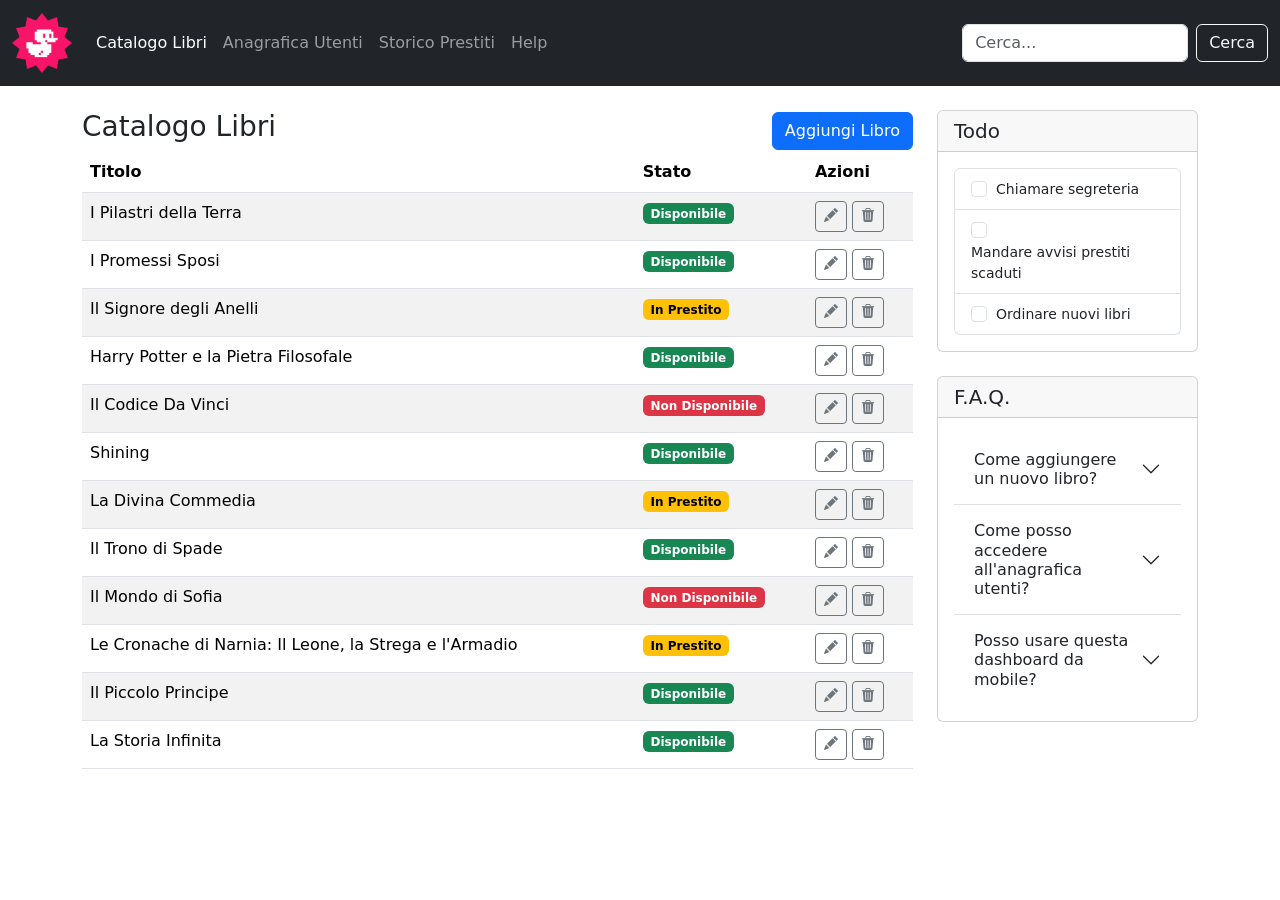
==== index.html @ 7f8429c0 "feat: add favicon svg and update index.html" ====
<!doctype html>
<html lang="en">
  <head>
    <meta charset="utf-8" />
    <meta name="viewport" content="width=device-width, initial-scale=1" />
    <meta
      name="description"
      content="A responsive dashboard layout using HTML, CSS, and Bootstrap 5."
    />
    <meta name="author" content="Emanuele Favero" />
    <title>HTML/CSS Bootstrap Dashboard</title>

    <!-- Favicon SVG -->
    <link rel="icon" href="assets/icons/favicon.svg" type="image/svg+xml" />

    <!-- Bootstrap CSS -->
    <link
      href="https://cdn.jsdelivr.net/npm/bootstrap@5.3.8/dist/css/bootstrap.min.css"
      rel="stylesheet"
      integrity="sha384-sRIl4kxILFvY47J16cr9ZwB07vP4J8+LH7qKQnuqkuIAvNWLzeN8tE5YBujZqJLB"
      crossorigin="anonymous"
    />

    <!-- CSS -->
    <link rel="stylesheet" href="assets/css/style.css" />

    <!-- Bootstrap Icons -->
    <link
      rel="stylesheet"
      href="https://cdn.jsdelivr.net/npm/bootstrap-icons@1.13.1/font/bootstrap-icons.min.css"
    />

    <!-- Bootstrap 5 JS Bundle with Popper -->
    <script
      src="https://cdn.jsdelivr.net/npm/bootstrap@5.3.8/dist/js/bootstrap.bundle.min.js"
      integrity="sha384-FKyoEForCGlyvwx9Hj09JcYn3nv7wiPVlz7YYwJrWVcXK/BmnVDxM+D2scQbITxI"
      crossorigin="anonymous"
      defer
    ></script>
  </head>

  <body>
    <!-- HEADER Navbar -->
    <header>
      <nav class="navbar navbar-expand-lg bg-body py-2" data-bs-theme="dark">
        <div class="container-fluid">
          <!-- Logo -->
          <a class="navbar-brand rounded-3 focus-visible-ring" href="#"
            ><img src="assets/img/duck.png" alt="Logo" width="60" height="60"
          /></a>

          <!-- Navbar toggler -->
          <button
            class="navbar-toggler"
            type="button"
            data-bs-toggle="collapse"
            data-bs-target="#navbarSupportedContent"
            aria-controls="navbarSupportedContent"
            aria-expanded="false"
            aria-label="Toggle navigation"
          >
            <span class="navbar-toggler-icon"></span>
          </button>

          <div class="collapse navbar-collapse" id="navbarSupportedContent">
            <!-- Navbar links -->
            <ul class="navbar-nav me-auto mb-2 mb-lg-0 text-capitalize">
              <li class="nav-item">
                <a
                  class="nav-link active rounded-3 focus-visible-ring"
                  aria-current="page"
                  href="#"
                  >Catalogo Libri</a
                >
              </li>
              <li class="nav-item">
                <a class="nav-link rounded-3 focus-visible-ring" href="#"
                  >Anagrafica Utenti</a
                >
              </li>
              <li class="nav-item">
                <a class="nav-link rounded-3 focus-visible-ring" href="#"
                  >Storico Prestiti</a
                >
              </li>
              <li class="nav-item">
                <a class="nav-link rounded-3 focus-visible-ring" href="#"
                  >Help</a
                >
              </li>
            </ul>

            <!-- Search form -->
            <form class="d-flex" role="search">
              <input
                class="form-control me-2 focus-visible-ring"
                type="search"
                placeholder="Cerca..."
                aria-label="Cerca"
                data-bs-theme="light"
              />
              <button class="btn btn-outline-light" type="submit">Cerca</button>
            </form>
          </div>
        </div>
      </nav>
    </header>

    <!-- MAIN CONTENT -->
    <main class="container py-4">
      <div class="row">
        <!-- SECTION: Catalogo Libri -->
        <section class="col-12 col-xl-9">
          <div class="d-flex justify-content-between align-items-center">
            <h1 class="text-capitalize h3">Catalogo Libri</h1>
            <button class="btn btn-primary text-capitalize">
              Aggiungi Libro
            </button>
          </div>

          <!-- Table -->
          <div class="table-responsive">
            <table class="table table-striped table-hover">
              <thead>
                <tr>
                  <th scope="col">Titolo</th>
                  <th scope="col">Stato</th>
                  <th scope="col">Azioni</th>
                </tr>
              </thead>
              <tbody>
                <tr>
                  <td class="min-w-20ch">I Pilastri della Terra</td>
                  <td>
                    <span class="badge text-bg-success">Disponibile</span>
                  </td>
                  <td class="text-nowrap">
                    <button
                      class="btn btn-outline-secondary btn-sm"
                      type="button"
                      aria-label="Modifica"
                    >
                      <i class="bi bi-pencil-fill"></i>
                    </button>

                    <button
                      class="btn btn-outline-secondary btn-sm"
                      type="button"
                      aria-label="Elimina"
                    >
                      <i class="bi bi-trash3-fill"></i>
                    </button>
                  </td>
                </tr>
                <tr>
                  <td>I Promessi Sposi</td>
                  <td>
                    <span class="badge text-bg-success">Disponibile</span>
                  </td>
                  <td class="text-nowrap">
                    <button
                      class="btn btn-outline-secondary btn-sm"
                      type="button"
                      aria-label="Modifica"
                    >
                      <i class="bi bi-pencil-fill"></i>
                    </button>

                    <button
                      class="btn btn-outline-secondary btn-sm"
                      type="button"
                      aria-label="Elimina"
                    >
                      <i class="bi bi-trash3-fill"></i>
                    </button>
                  </td>
                </tr>
                <tr>
                  <td>Il Signore degli Anelli</td>
                  <td>
                    <span class="badge text-bg-warning">In Prestito</span>
                  </td>
                  <td class="text-nowrap">
                    <button
                      class="btn btn-outline-secondary btn-sm"
                      type="button"
                      aria-label="Modifica"
                    >
                      <i class="bi bi-pencil-fill"></i>
                    </button>

                    <button
                      class="btn btn-outline-secondary btn-sm"
                      type="button"
                      aria-label="Elimina"
                    >
                      <i class="bi bi-trash3-fill"></i>
                    </button>
                  </td>
                </tr>
                <tr>
                  <td>Harry Potter e la Pietra Filosofale</td>
                  <td>
                    <span class="badge text-bg-success">Disponibile</span>
                  </td>
                  <td class="text-nowrap">
                    <button
                      class="btn btn-outline-secondary btn-sm"
                      type="button"
                      aria-label="Modifica"
                    >
                      <i class="bi bi-pencil-fill"></i>
                    </button>

                    <button
                      class="btn btn-outline-secondary btn-sm"
                      type="button"
                      aria-label="Elimina"
                    >
                      <i class="bi bi-trash3-fill"></i>
                    </button>
                  </td>
                </tr>
                <tr>
                  <td>Il Codice Da Vinci</td>
                  <td>
                    <span class="badge text-bg-danger">Non Disponibile</span>
                  </td>
                  <td class="text-nowrap">
                    <button
                      class="btn btn-outline-secondary btn-sm"
                      type="button"
                      aria-label="Modifica"
                    >
                      <i class="bi bi-pencil-fill"></i>
                    </button>

                    <button
                      class="btn btn-outline-secondary btn-sm"
                      type="button"
                      aria-label="Elimina"
                    >
                      <i class="bi bi-trash3-fill"></i>
                    </button>
                  </td>
                </tr>
                <tr>
                  <td>Shining</td>
                  <td>
                    <span class="badge text-bg-success">Disponibile</span>
                  </td>
                  <td class="text-nowrap">
                    <button
                      class="btn btn-outline-secondary btn-sm"
                      type="button"
                      aria-label="Modifica"
                    >
                      <i class="bi bi-pencil-fill"></i>
                    </button>

                    <button
                      class="btn btn-outline-secondary btn-sm"
                      type="button"
                      aria-label="Elimina"
                    >
                      <i class="bi bi-trash3-fill"></i>
                    </button>
                  </td>
                </tr>
                <tr>
                  <td>La Divina Commedia</td>
                  <td>
                    <span class="badge text-bg-warning">In Prestito</span>
                  </td>
                  <td class="text-nowrap">
                    <button
                      class="btn btn-outline-secondary btn-sm"
                      type="button"
                      aria-label="Modifica"
                    >
                      <i class="bi bi-pencil-fill"></i>
                    </button>

                    <button
                      class="btn btn-outline-secondary btn-sm"
                      type="button"
                      aria-label="Elimina"
                    >
                      <i class="bi bi-trash3-fill"></i>
                    </button>
                  </td>
                </tr>
                <tr>
                  <td>Il Trono di Spade</td>
                  <td>
                    <span class="badge text-bg-success">Disponibile</span>
                  </td>
                  <td class="text-nowrap">
                    <button
                      class="btn btn-outline-secondary btn-sm"
                      type="button"
                      aria-label="Modifica"
                    >
                      <i class="bi bi-pencil-fill"></i>
                    </button>

                    <button
                      class="btn btn-outline-secondary btn-sm"
                      type="button"
                      aria-label="Elimina"
                    >
                      <i class="bi bi-trash3-fill"></i>
                    </button>
                  </td>
                </tr>
                <tr>
                  <td>Il Mondo di Sofia</td>
                  <td>
                    <span class="badge text-bg-danger">Non Disponibile</span>
                  </td>
                  <td class="text-nowrap">
                    <button
                      class="btn btn-outline-secondary btn-sm"
                      type="button"
                      aria-label="Modifica"
                    >
                      <i class="bi bi-pencil-fill"></i>
                    </button>

                    <button
                      class="btn btn-outline-secondary btn-sm"
                      type="button"
                      aria-label="Elimina"
                    >
                      <i class="bi bi-trash3-fill"></i>
                    </button>
                  </td>
                </tr>
                <tr>
                  <td>
                    Le Cronache di Narnia: Il Leone, la Strega e l'Armadio
                  </td>
                  <td>
                    <span class="badge text-bg-warning">In Prestito</span>
                  </td>
                  <td class="text-nowrap">
                    <button
                      class="btn btn-outline-secondary btn-sm"
                      type="button"
                      aria-label="Modifica"
                    >
                      <i class="bi bi-pencil-fill"></i>
                    </button>

                    <button
                      class="btn btn-outline-secondary btn-sm"
                      type="button"
                      aria-label="Elimina"
                    >
                      <i class="bi bi-trash3-fill"></i>
                    </button>
                  </td>
                </tr>
                <tr>
                  <td>Il Piccolo Principe</td>
                  <td>
                    <span class="badge text-bg-success">Disponibile</span>
                  </td>
                  <td class="text-nowrap">
                    <button
                      class="btn btn-outline-secondary btn-sm"
                      type="button"
                      aria-label="Modifica"
                    >
                      <i class="bi bi-pencil-fill"></i>
                    </button>

                    <button
                      class="btn btn-outline-secondary btn-sm"
                      type="button"
                      aria-label="Elimina"
                    >
                      <i class="bi bi-trash3-fill"></i>
                    </button>
                  </td>
                </tr>
                <tr>
                  <td>La Storia Infinita</td>
                  <td>
                    <span class="badge text-bg-success">Disponibile</span>
                  </td>
                  <td class="text-nowrap">
                    <button
                      class="btn btn-outline-secondary btn-sm"
                      type="button"
                      aria-label="Modifica"
                    >
                      <i class="bi bi-pencil-fill"></i>
                    </button>

                    <button
                      class="btn btn-outline-secondary btn-sm"
                      type="button"
                      aria-label="Elimina"
                    >
                      <i class="bi bi-trash3-fill"></i>
                    </button>
                  </td>
                </tr>
              </tbody>
            </table>
          </div>
        </section>

        <!-- SIDEBAR: Todo + F.A.Q. cards -->
        <aside class="col-12 col-xl-3">
          <div class="vstack gap-4">
            <!-- Todo Card -->
            <div class="card">
              <h5 class="card-header">Todo</h5>
              <div class="card-body">
                <ul class="list-group">
                  <li class="list-group-item">
                    <input
                      class="form-check-input me-1"
                      type="checkbox"
                      value=""
                      id="firstCheckbox"
                    />
                    <label
                      class="form-check-label fs-7 user-select-none"
                      for="firstCheckbox"
                      >Chiamare segreteria</label
                    >
                  </li>
                  <li class="list-group-item">
                    <input
                      class="form-check-input me-1"
                      type="checkbox"
                      value=""
                      id="secondCheckbox"
                    />
                    <label
                      class="form-check-label fs-7 user-select-none"
                      for="secondCheckbox"
                      >Mandare avvisi prestiti scaduti</label
                    >
                  </li>
                  <li class="list-group-item">
                    <input
                      class="form-check-input me-1"
                      type="checkbox"
                      value=""
                      id="thirdCheckbox"
                    />
                    <label
                      class="form-check-label fs-7 user-select-none"
                      for="thirdCheckbox"
                      >Ordinare nuovi libri</label
                    >
                  </li>
                </ul>
              </div>
            </div>

            <!-- F.A.Q. Card -->
            <div class="card">
              <h5 class="card-header">F.A.Q.</h5>
              <div class="card-body">
                <div
                  class="accordion accordion-flush"
                  id="accordionFlushExample"
                >
                  <div class="accordion-item">
                    <h2 class="accordion-header">
                      <button
                        class="accordion-button collapsed"
                        type="button"
                        data-bs-toggle="collapse"
                        data-bs-target="#flush-collapseOne"
                        aria-expanded="false"
                        aria-controls="flush-collapseOne"
                      >
                        Come aggiungere un nuovo libro?
                      </button>
                    </h2>
                    <div
                      id="flush-collapseOne"
                      class="accordion-collapse collapse"
                      data-bs-parent="#accordionFlushExample"
                    >
                      <div class="accordion-body">
                        Clicca sul pulsante <code>Aggiungi Libro</code> in alto
                        a destra.
                      </div>
                    </div>
                  </div>
                  <div class="accordion-item">
                    <h2 class="accordion-header">
                      <button
                        class="accordion-button collapsed"
                        type="button"
                        data-bs-toggle="collapse"
                        data-bs-target="#flush-collapseTwo"
                        aria-expanded="false"
                        aria-controls="flush-collapseTwo"
                      >
                        Come posso accedere all'anagrafica utenti?
                      </button>
                    </h2>
                    <div
                      id="flush-collapseTwo"
                      class="accordion-collapse collapse"
                      data-bs-parent="#accordionFlushExample"
                    >
                      <div class="accordion-body">
                        Clicca sulla voce <code>Anagrafica Utenti</code> nel
                        menu di navigazione in alto, nella barra di navigazione.
                      </div>
                    </div>
                  </div>
                  <div class="accordion-item">
                    <h2 class="accordion-header">
                      <button
                        class="accordion-button collapsed"
                        type="button"
                        data-bs-toggle="collapse"
                        data-bs-target="#flush-collapseThree"
                        aria-expanded="false"
                        aria-controls="flush-collapseThree"
                      >
                        Posso usare questa dashboard da mobile?
                      </button>
                    </h2>
                    <div
                      id="flush-collapseThree"
                      class="accordion-collapse collapse"
                      data-bs-parent="#accordionFlushExample"
                    >
                      <div class="accordion-body">
                        Sì, la dashboard è completamente responsive e si adatta
                        a diversi dispositivi, inclusi smartphone e tablet.
                      </div>
                    </div>
                  </div>
                </div>
              </div>
            </div>
          </div>
        </aside>
      </div>
    </main>
  </body>
</html>
---- assets/css/style.css ----
body {
  min-width: 320px;
}

/* UTILITIES */
.fs-7 {
  font-size: 0.875rem;
}

.focus-visible-ring {
  &:focus {
    outline: none;
    box-shadow: none;
  }
  &:focus-visible {
    outline: 0;
    box-shadow: 0 0 0 0.25rem rgba(255, 255, 255, 0.25);
  }
}

.min-w-20ch {
  min-width: 20ch;
}
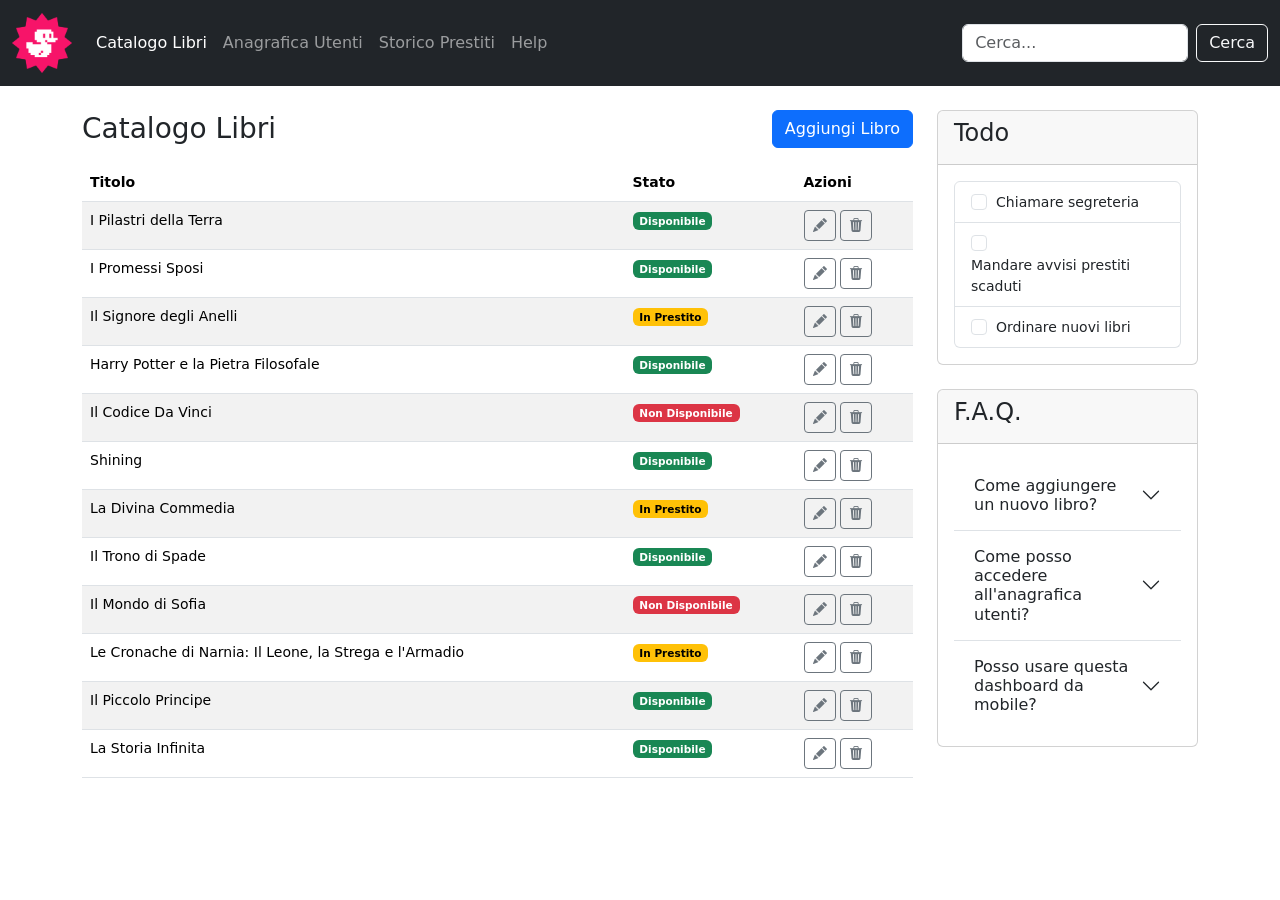
==== commit ceae3e88: "feat: minor style improvements to better match the reference design" ====
--- a/index.html
+++ b/index.html
@@ -108,19 +108,19 @@
 
     <!-- MAIN CONTENT -->
     <main class="container py-4">
-      <div class="row">
+      <div class="row gy-2">
         <!-- SECTION: Catalogo Libri -->
-        <section class="col-12 col-xl-9">
+        <section class="col-12 col-xl-9 vstack gap-3">
           <div class="d-flex justify-content-between align-items-center">
-            <h1 class="text-capitalize h3">Catalogo Libri</h1>
-            <button class="btn btn-primary text-capitalize">
+            <h1 class="text-capitalize fs-3 fw-normal m-0">Catalogo Libri</h1>
+            <button type="button" class="btn btn-primary text-capitalize">
               Aggiungi Libro
             </button>
           </div>
 
           <!-- Table -->
           <div class="table-responsive">
-            <table class="table table-striped table-hover">
+            <table class="table table-striped table-hover fs-7">
               <thead>
                 <tr>
                   <th scope="col">Titolo</th>
@@ -417,7 +417,7 @@
           <div class="vstack gap-4">
             <!-- Todo Card -->
             <div class="card">
-              <h5 class="card-header">Todo</h5>
+              <h5 class="card-header fs-4 fw-normal pb-3">Todo</h5>
               <div class="card-body">
                 <ul class="list-group">
                   <li class="list-group-item">
@@ -465,7 +465,7 @@
 
             <!-- F.A.Q. Card -->
             <div class="card">
-              <h5 class="card-header">F.A.Q.</h5>
+              <h5 class="card-header fs-4 fw-normal pb-3">F.A.Q.</h5>
               <div class="card-body">
                 <div
                   class="accordion accordion-flush"
--- a/assets/css/style.css
+++ b/assets/css/style.css
@@ -12,9 +12,10 @@
     outline: none;
     box-shadow: none;
   }
+
   &:focus-visible {
     outline: 0;
-    box-shadow: 0 0 0 0.25rem rgba(255, 255, 255, 0.25);
+    box-shadow: 0 0 0 0.25rem rgb(255 255 255 / 0.25);
   }
 }
 
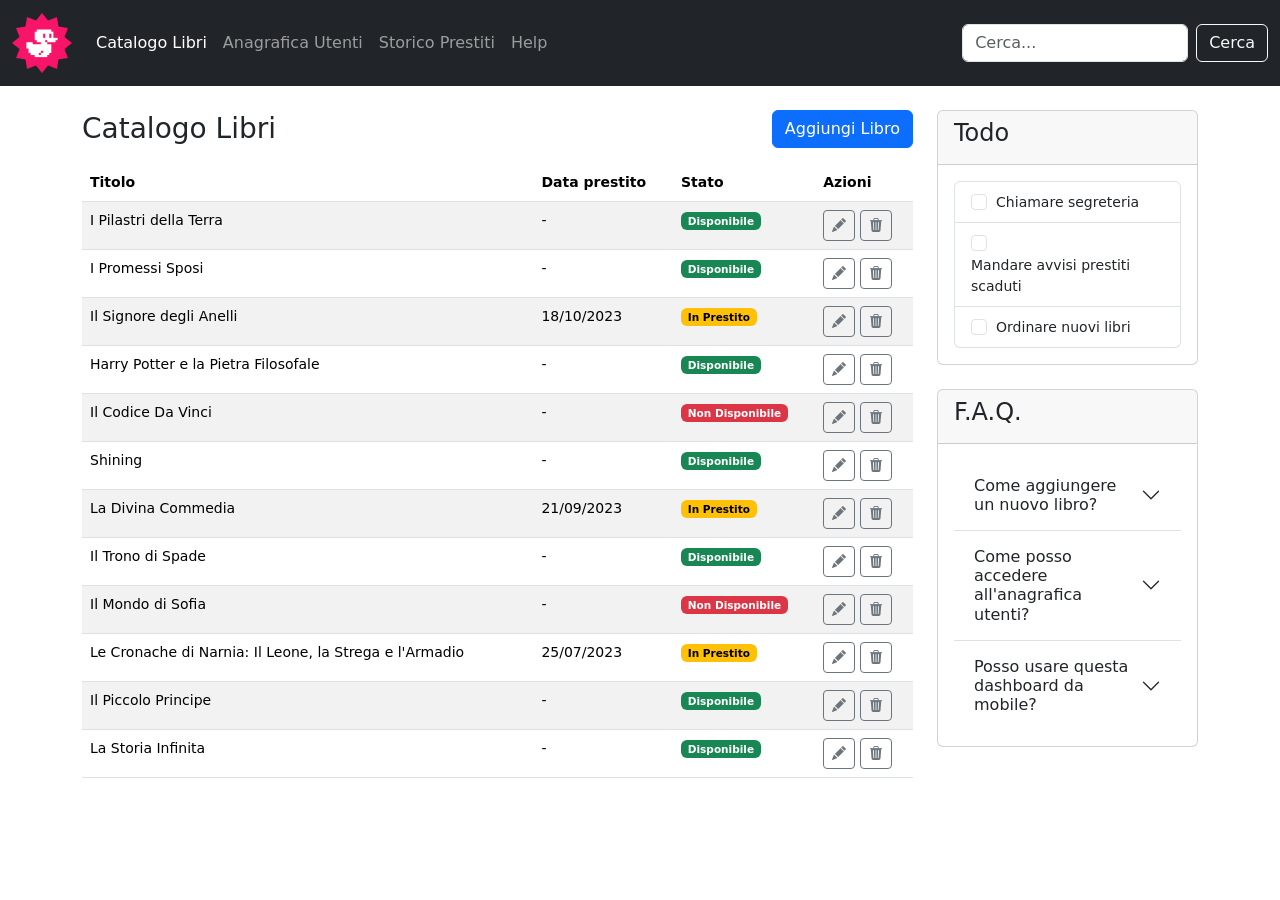
==== commit c29ffbf4: "feat: add "Data prestito" table column" ====
--- a/index.html
+++ b/index.html
@@ -124,6 +124,7 @@
               <thead>
                 <tr>
                   <th scope="col">Titolo</th>
+                  <th scope="col">Data prestito</th>
                   <th scope="col">Stato</th>
                   <th scope="col">Azioni</th>
                 </tr>
@@ -131,6 +132,7 @@
               <tbody>
                 <tr>
                   <td class="min-w-20ch">I Pilastri della Terra</td>
+                  <td>-</td>
                   <td>
                     <span class="badge text-bg-success">Disponibile</span>
                   </td>
@@ -154,6 +156,7 @@
                 </tr>
                 <tr>
                   <td>I Promessi Sposi</td>
+                  <td>-</td>
                   <td>
                     <span class="badge text-bg-success">Disponibile</span>
                   </td>
@@ -177,6 +180,7 @@
                 </tr>
                 <tr>
                   <td>Il Signore degli Anelli</td>
+                  <td>18/10/2023</td>
                   <td>
                     <span class="badge text-bg-warning">In Prestito</span>
                   </td>
@@ -200,6 +204,7 @@
                 </tr>
                 <tr>
                   <td>Harry Potter e la Pietra Filosofale</td>
+                  <td>-</td>
                   <td>
                     <span class="badge text-bg-success">Disponibile</span>
                   </td>
@@ -223,6 +228,7 @@
                 </tr>
                 <tr>
                   <td>Il Codice Da Vinci</td>
+                  <td>-</td>
                   <td>
                     <span class="badge text-bg-danger">Non Disponibile</span>
                   </td>
@@ -246,6 +252,7 @@
                 </tr>
                 <tr>
                   <td>Shining</td>
+                  <td>-</td>
                   <td>
                     <span class="badge text-bg-success">Disponibile</span>
                   </td>
@@ -269,6 +276,7 @@
                 </tr>
                 <tr>
                   <td>La Divina Commedia</td>
+                  <td>21/09/2023</td>
                   <td>
                     <span class="badge text-bg-warning">In Prestito</span>
                   </td>
@@ -292,6 +300,7 @@
                 </tr>
                 <tr>
                   <td>Il Trono di Spade</td>
+                  <td>-</td>
                   <td>
                     <span class="badge text-bg-success">Disponibile</span>
                   </td>
@@ -315,6 +324,7 @@
                 </tr>
                 <tr>
                   <td>Il Mondo di Sofia</td>
+                  <td>-</td>
                   <td>
                     <span class="badge text-bg-danger">Non Disponibile</span>
                   </td>
@@ -340,6 +350,7 @@
                   <td>
                     Le Cronache di Narnia: Il Leone, la Strega e l'Armadio
                   </td>
+                  <td>25/07/2023</td>
                   <td>
                     <span class="badge text-bg-warning">In Prestito</span>
                   </td>
@@ -363,6 +374,7 @@
                 </tr>
                 <tr>
                   <td>Il Piccolo Principe</td>
+                  <td>-</td>
                   <td>
                     <span class="badge text-bg-success">Disponibile</span>
                   </td>
@@ -386,6 +398,7 @@
                 </tr>
                 <tr>
                   <td>La Storia Infinita</td>
+                  <td>-</td>
                   <td>
                     <span class="badge text-bg-success">Disponibile</span>
                   </td>
--- a/assets/css/style.css
+++ b/assets/css/style.css
@@ -5,6 +5,10 @@
 /* UTILITIES */
 .fs-7 {
   font-size: 0.875rem;
+}
+
+.fs-8 {
+  font-size: 0.75rem;
 }
 
 .focus-visible-ring {
